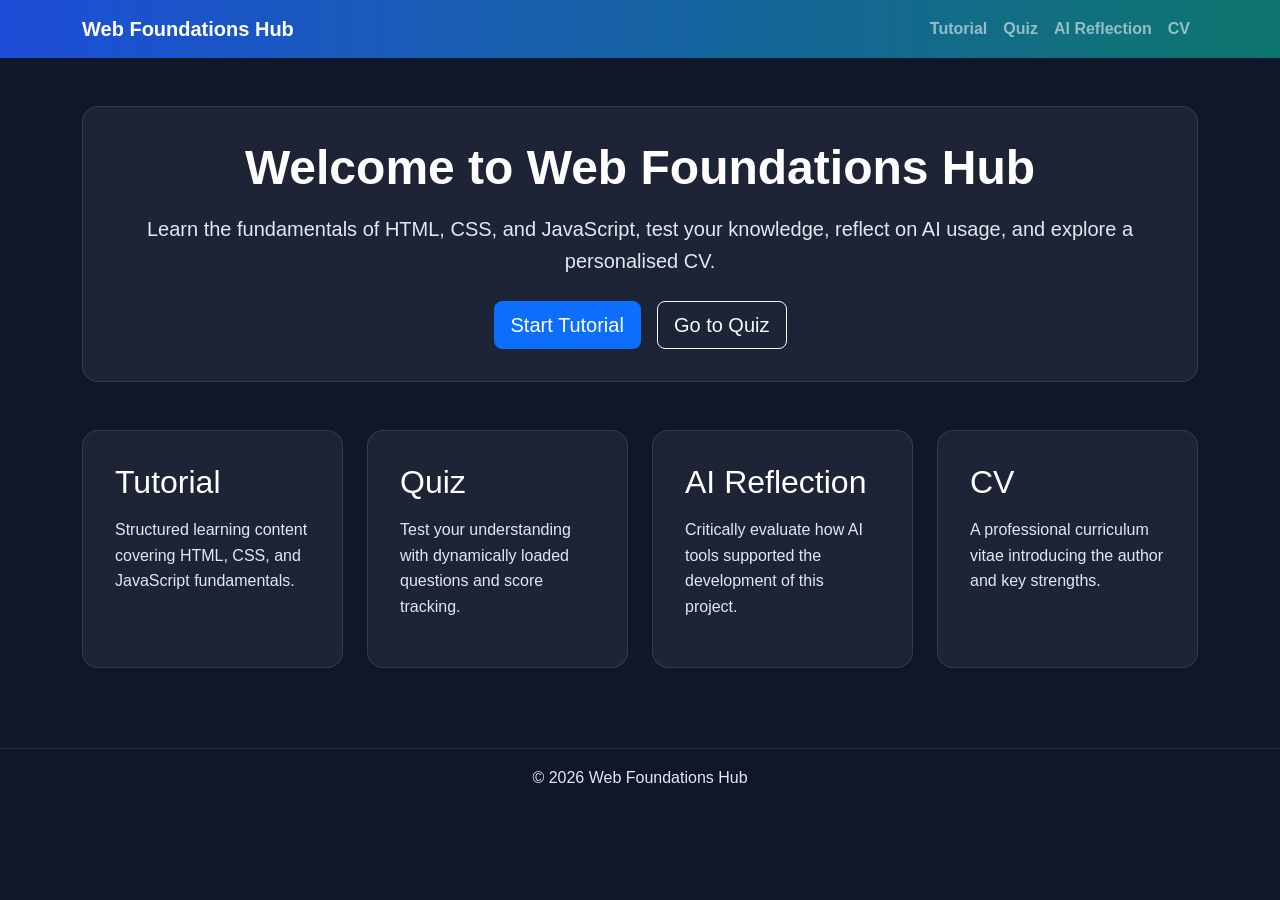
==== index.html @ d8eeae06 "Initial project structure with base pages" ====
<!DOCTYPE html>
<html lang="en">
<head>
  <meta charset="UTF-8">
  <meta name="viewport" content="width=device-width, initial-scale=1.0">
  <title>Web Foundations Hub</title>

  <!-- Bootstrap CDN -->
  <link
    href="https://cdn.jsdelivr.net/npm/bootstrap@5.3.3/dist/css/bootstrap.min.css"
    rel="stylesheet"
  >

  <!-- Custom CSS -->
  <link rel="stylesheet" href="css/styles.css">
</head>
<body>
  <header class="site-header">
    <nav class="navbar navbar-expand-lg navbar-dark custom-nav">
      <div class="container">
        <a class="navbar-brand" href="index.html">Web Foundations Hub</a>
        <button class="navbar-toggler" type="button" data-bs-toggle="collapse" data-bs-target="#mainNav">
          <span class="navbar-toggler-icon"></span>
        </button>

        <div class="collapse navbar-collapse" id="mainNav">
          <ul class="navbar-nav ms-auto">
            <li class="nav-item"><a class="nav-link" href="tutorial.html">Tutorial</a></li>
            <li class="nav-item"><a class="nav-link" href="quiz.html">Quiz</a></li>
            <li class="nav-item"><a class="nav-link" href="reflection.html">AI Reflection</a></li>
            <li class="nav-item"><a class="nav-link" href="cv.html">CV</a></li>
          </ul>
        </div>
      </div>
    </nav>
  </header>

  <main class="container py-5">
    <section class="hero-section text-center">
      <h1 class="display-5 fw-bold">Welcome to Web Foundations Hub</h1>
      <p class="lead mt-3">
        Learn the fundamentals of HTML, CSS, and JavaScript, test your knowledge,
        reflect on AI usage, and explore a personalised CV.
      </p>

      <div class="mt-4 d-flex justify-content-center gap-3 flex-wrap">
        <a href="tutorial.html" class="btn btn-primary btn-lg">Start Tutorial</a>
        <a href="quiz.html" class="btn btn-outline-light btn-lg">Go to Quiz</a>
      </div>
    </section>

    <section class="row g-4 mt-4">
      <div class="col-md-6 col-lg-3">
        <div class="feature-card h-100">
          <h2>Tutorial</h2>
          <p>Structured learning content covering HTML, CSS, and JavaScript fundamentals.</p>
        </div>
      </div>
      <div class="col-md-6 col-lg-3">
        <div class="feature-card h-100">
          <h2>Quiz</h2>
          <p>Test your understanding with dynamically loaded questions and score tracking.</p>
        </div>
      </div>
      <div class="col-md-6 col-lg-3">
        <div class="feature-card h-100">
          <h2>AI Reflection</h2>
          <p>Critically evaluate how AI tools supported the development of this project.</p>
        </div>
      </div>
      <div class="col-md-6 col-lg-3">
        <div class="feature-card h-100">
          <h2>CV</h2>
          <p>A professional curriculum vitae introducing the author and key strengths.</p>
        </div>
      </div>
    </section>
  </main>

  <footer class="site-footer text-center py-3">
    <p class="mb-0">&copy; 2026 Web Foundations Hub</p>
  </footer>

  <script src="https://cdn.jsdelivr.net/npm/bootstrap@5.3.3/dist/js/bootstrap.bundle.min.js"></script>
  <script src="js/main.js"></script>
</body>
</html>
---- css/styles.css ----
/* =========================
   Global Base Styles
========================= */

body {
  margin: 0;
  font-family: Arial, sans-serif;
  background-color: #0f172a;
  color: #e2e8f0;
  line-height: 1.6;
}

h1,
h2,
h3 {
  color: #ffffff;
}

a {
  text-decoration: none;
}

pre {
  background-color: #111827;
  color: #f8fafc;
  padding: 1rem;
  border-radius: 0.75rem;
  overflow-x: auto;
}

code {
  font-family: "Courier New", monospace;
}

/* =========================
   Navigation
========================= */

.custom-nav {
  background: linear-gradient(90deg, #1d4ed8, #0f766e);
}

.navbar-brand,
.nav-link {
  font-weight: 600;
}

/* =========================
   Layout Sections
========================= */

.hero-section,
.page-intro,
.content-card,
.feature-card {
  background: rgba(255, 255, 255, 0.06);
  border: 1px solid rgba(255, 255, 255, 0.1);
  border-radius: 1rem;
  padding: 2rem;
}

.feature-card h2,
.content-card h2 {
  margin-bottom: 1rem;
}

/* =========================
   Footer
========================= */

.site-footer {
  border-top: 1px solid rgba(255, 255, 255, 0.1);
  margin-top: 2rem;
}

/* =========================
   Images
========================= */

.profile-image {
  max-width: 220px;
  border-radius: 1rem;
  border: 3px solid rgba(255, 255, 255, 0.2);
}

/* =========================
   Utility
========================= */

.hidden {
  display: none;
}
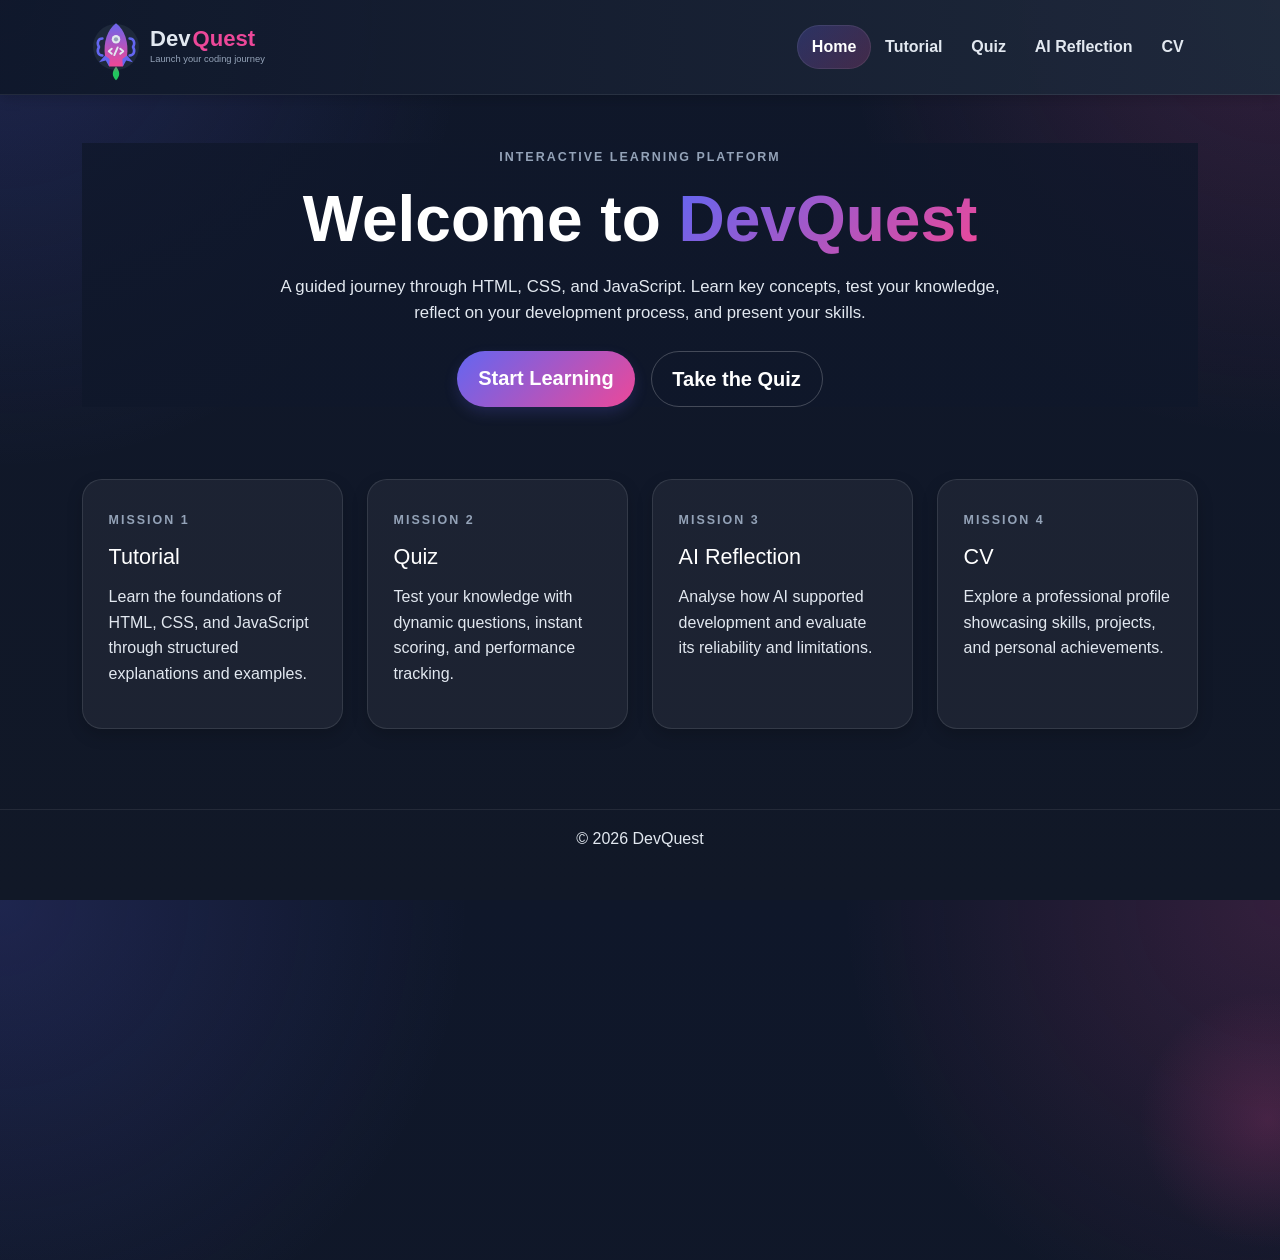
==== commit c9eb5f8b: "Build DevQuest site pages and topic quiz" ====
--- a/index.html
+++ b/index.html
@@ -3,7 +3,7 @@
 <head>
   <meta charset="UTF-8">
   <meta name="viewport" content="width=device-width, initial-scale=1.0">
-  <title>Web Foundations Hub</title>
+  <title>DevQuest | Web Learning Platform</title>
 
   <!-- Bootstrap CDN -->
   <link
@@ -12,76 +12,143 @@
   >
 
   <!-- Custom CSS -->
+  <link rel="icon" type="image/svg+xml" href="images/favicon-index.svg">
   <link rel="stylesheet" href="css/styles.css">
 </head>
-<body>
+<body class="home-page">
+
+  <!-- =========================
+       NAVBAR
+  ========================== -->
   <header class="site-header">
-    <nav class="navbar navbar-expand-lg navbar-dark custom-nav">
+    <nav class="navbar navbar-expand-lg navbar-dark custom-nav" aria-label="Main navigation">
       <div class="container">
-        <a class="navbar-brand" href="index.html">Web Foundations Hub</a>
-        <button class="navbar-toggler" type="button" data-bs-toggle="collapse" data-bs-target="#mainNav">
+        <a class="navbar-brand logo-link" href="index.html">
+          <img src="images/devquest-logo.svg" alt="DevQuest logo" class="devquest-logo">
+        </a>
+
+        <button
+          class="navbar-toggler"
+          type="button"
+          data-bs-toggle="collapse"
+          data-bs-target="#mainNav"
+          aria-controls="mainNav"
+          aria-expanded="false"
+          aria-label="Toggle navigation"
+        >
           <span class="navbar-toggler-icon"></span>
         </button>
 
         <div class="collapse navbar-collapse" id="mainNav">
           <ul class="navbar-nav ms-auto">
-            <li class="nav-item"><a class="nav-link" href="tutorial.html">Tutorial</a></li>
-            <li class="nav-item"><a class="nav-link" href="quiz.html">Quiz</a></li>
-            <li class="nav-item"><a class="nav-link" href="reflection.html">AI Reflection</a></li>
-            <li class="nav-item"><a class="nav-link" href="cv.html">CV</a></li>
+            <li class="nav-item">
+              <a class="nav-link active" href="index.html" aria-current="page">Home</a>
+            </li>
+            <li class="nav-item">
+              <a class="nav-link" href="tutorial.html">Tutorial</a>
+            </li>
+            <li class="nav-item">
+              <a class="nav-link" href="quiz.html">Quiz</a>
+            </li>
+            <li class="nav-item">
+              <a class="nav-link" href="reflection.html">AI Reflection</a>
+            </li>
+            <li class="nav-item">
+              <a class="nav-link" href="cv.html">CV</a>
+            </li>
           </ul>
         </div>
       </div>
     </nav>
   </header>
 
+  <!-- =========================
+       MAIN CONTENT
+  ========================== -->
   <main class="container py-5">
-    <section class="hero-section text-center">
-      <h1 class="display-5 fw-bold">Welcome to Web Foundations Hub</h1>
-      <p class="lead mt-3">
-        Learn the fundamentals of HTML, CSS, and JavaScript, test your knowledge,
-        reflect on AI usage, and explore a personalised CV.
+
+    <!-- HERO -->
+    <section class="hero-section text-center" aria-labelledby="home-title">
+      <div class="hero-badge">Interactive Learning Platform</div>
+
+      <h1 class="hero-title" id="home-title">
+        Welcome to <span class="accent-text">DevQuest</span>
+      </h1>
+
+      <p class="hero-subtitle">
+        A guided journey through HTML, CSS, and JavaScript. Learn key concepts,
+        test your knowledge, reflect on your development process, and present your skills.
       </p>
 
       <div class="mt-4 d-flex justify-content-center gap-3 flex-wrap">
-        <a href="tutorial.html" class="btn btn-primary btn-lg">Start Tutorial</a>
-        <a href="quiz.html" class="btn btn-outline-light btn-lg">Go to Quiz</a>
+        <a href="tutorial.html" class="btn btn-primary btn-lg">Start Learning</a>
+        <a href="quiz.html" class="btn btn-outline-light btn-lg">Take the Quiz</a>
       </div>
     </section>
 
-    <section class="row g-4 mt-4">
+    <!-- FEATURE / MISSION CARDS -->
+    <section class="row g-4 mt-5" aria-label="DevQuest sections">
+
+      <!-- Tutorial -->
       <div class="col-md-6 col-lg-3">
         <div class="feature-card h-100">
+          <div class="section-label">Mission 1</div>
           <h2>Tutorial</h2>
-          <p>Structured learning content covering HTML, CSS, and JavaScript fundamentals.</p>
+          <p>
+            Learn the foundations of HTML, CSS, and JavaScript through structured explanations and examples.
+          </p>
         </div>
       </div>
+
+      <!-- Quiz -->
       <div class="col-md-6 col-lg-3">
         <div class="feature-card h-100">
+          <div class="section-label">Mission 2</div>
           <h2>Quiz</h2>
-          <p>Test your understanding with dynamically loaded questions and score tracking.</p>
+          <p>
+            Test your knowledge with dynamic questions, instant scoring, and performance tracking.
+          </p>
         </div>
       </div>
+
+      <!-- AI Reflection -->
       <div class="col-md-6 col-lg-3">
         <div class="feature-card h-100">
+          <div class="section-label">Mission 3</div>
           <h2>AI Reflection</h2>
-          <p>Critically evaluate how AI tools supported the development of this project.</p>
+          <p>
+            Analyse how AI supported development and evaluate its reliability and limitations.
+          </p>
         </div>
       </div>
+
+      <!-- CV -->
       <div class="col-md-6 col-lg-3">
         <div class="feature-card h-100">
+          <div class="section-label">Mission 4</div>
           <h2>CV</h2>
-          <p>A professional curriculum vitae introducing the author and key strengths.</p>
+          <p>
+            Explore a professional profile showcasing skills, projects, and personal achievements.
+          </p>
         </div>
       </div>
+
     </section>
+
   </main>
 
+  <!-- =========================
+       FOOTER
+  ========================== -->
   <footer class="site-footer text-center py-3">
-    <p class="mb-0">&copy; 2026 Web Foundations Hub</p>
+    <p class="mb-0">&copy; 2026 DevQuest</p>
   </footer>
 
+  <!-- =========================
+       SCRIPTS
+  ========================== -->
   <script src="https://cdn.jsdelivr.net/npm/bootstrap@5.3.3/dist/js/bootstrap.bundle.min.js"></script>
   <script src="js/main.js"></script>
+
 </body>
-</html>+</html>
--- a/css/styles.css
+++ b/css/styles.css
@@ -1,92 +1,633 @@
 /* =========================
-   Global Base Styles
-========================= */
+   DEVQUEST DESIGN SYSTEM
+========================= */
+
+:root {
+  --bg-main: #0f172a;
+  --bg-surface: #1e293b;
+  --bg-surface-soft: rgba(255, 255, 255, 0.05);
+  --border-soft: rgba(255, 255, 255, 0.10);
+
+  --primary: #6366f1;
+  --secondary: #ec4899;
+  --success: #22c55e;
+  --danger: #ef4444;
+
+  --text-main: #e2e8f0;
+  --text-muted: #94a3b8;
+  --text-dark: #0f172a;
+
+  --shadow-soft: 0 6px 16px rgba(0, 0, 0, 0.18);
+  --shadow-glow: 0 0 0 1px rgba(99, 102, 241, 0.18);
+
+  --radius-lg: 1.25rem;
+  --radius-md: 0.9rem;
+  --radius-sm: 0.7rem;
+
+  --transition-fast: 0.25s ease;
+  --transition-med: 0.35s ease;
+}
+
+/* =========================
+   GLOBAL
+========================= */
+
+* {
+  box-sizing: border-box;
+}
+
+html {
+  scroll-behavior: smooth;
+}
 
 body {
   margin: 0;
-  font-family: Arial, sans-serif;
-  background-color: #0f172a;
-  color: #e2e8f0;
+  font-family: Arial, Helvetica, sans-serif;
+  background:
+    radial-gradient(circle at top left, rgba(99, 102, 241, 0.18), transparent 30%),
+    radial-gradient(circle at top right, rgba(236, 72, 153, 0.16), transparent 28%),
+    linear-gradient(180deg, #0f172a 0%, #111827 100%);
+  color: var(--text-main);
   line-height: 1.6;
+  min-height: 100vh;
 }
 
 h1,
 h2,
-h3 {
-  color: #ffffff;
+h3,
+h4 {
+  color: #ffffff;
+  margin-top: 0;
+  line-height: 1.2;
+}
+
+p,
+li {
+  color: var(--text-main);
 }
 
 a {
   text-decoration: none;
+  transition: color var(--transition-fast);
 }
 
 pre {
-  background-color: #111827;
+  background: #0b1120;
   color: #f8fafc;
-  padding: 1rem;
-  border-radius: 0.75rem;
+  padding: 1rem 1.1rem;
+  border-radius: var(--radius-md);
   overflow-x: auto;
+  border: 1px solid rgba(255, 255, 255, 0.08);
 }
 
 code {
   font-family: "Courier New", monospace;
 }
 
-/* =========================
-   Navigation
+ul {
+  padding-left: 1.25rem;
+}
+
+.hidden {
+  display: none;
+}
+
+/* =========================
+   NAVBAR
 ========================= */
 
 .custom-nav {
-  background: linear-gradient(90deg, #1d4ed8, #0f766e);
-}
-
-.navbar-brand,
+  background: linear-gradient(90deg, rgba(15, 23, 42, 0.95), rgba(30, 41, 59, 0.95));
+  border-bottom: 1px solid rgba(255, 255, 255, 0.08);
+  box-shadow: 0 4px 12px rgba(0, 0, 0, 0.16);
+}
+
+.navbar-brand {
+  font-weight: 800;
+  letter-spacing: 0.5px;
+  color: #ffffff !important;
+}
+
+.brand-mark {
+  background: linear-gradient(135deg, var(--primary), var(--secondary));
+  -webkit-background-clip: text;
+  background-clip: text;
+  color: transparent;
+}
+
+.logo-link {
+  display: inline-flex;
+  align-items: center;
+  text-decoration: none;
+}
+
+.devquest-logo {
+  height: 68px;
+  width: auto;
+  display: block;
+  transition: opacity var(--transition-fast);
+}
+
+.logo-link:hover .devquest-logo {
+  opacity: 0.92;
+}
+
 .nav-link {
+  color: var(--text-main) !important;
   font-weight: 600;
-}
-
-/* =========================
-   Layout Sections
-========================= */
-
-.hero-section,
-.page-intro,
+  padding: 0.6rem 0.9rem !important;
+  border-radius: 999px;
+  transition: all var(--transition-fast);
+}
+
+.nav-link:hover {
+  color: #ffffff !important;
+  background: rgba(255, 255, 255, 0.06);
+}
+
+.nav-link.active {
+  background: linear-gradient(135deg, rgba(99, 102, 241, 0.25), rgba(236, 72, 153, 0.20));
+  color: #ffffff !important;
+  box-shadow: inset 0 0 0 1px rgba(255, 255, 255, 0.08);
+}
+
+/* =========================
+   HERO / PAGE INTRO
+========================= */
+
+.hero-section {
+  background: linear-gradient(
+    rgba(15, 23, 42, 0.8),
+    rgba(15, 23, 42, 0.9)
+  ),
+  url("../images/your-image.png");
+
+  background-size: cover;
+  background-position: center;
+  background-repeat: no-repeat;
+}
+
+.hero-section::before {
+  content: "";
+  position: absolute;
+  inset: auto -10% -40% auto;
+  width: 280px;
+  height: 280px;
+  background: radial-gradient(circle, rgba(236, 72, 153, 0.18), transparent 65%);
+  pointer-events: none;
+}
+
+.hero-badge,
+.section-label {
+  display: inline-block;
+  font-size: 0.78rem;
+  font-weight: 700;
+  letter-spacing: 2px;
+  text-transform: uppercase;
+  color: var(--text-muted);
+  margin-bottom: 0.8rem;
+}
+
+.hero-title {
+  font-size: clamp(2.2rem, 5vw, 4rem);
+  font-weight: 800;
+  margin-bottom: 1rem;
+}
+
+.hero-subtitle {
+  max-width: 760px;
+  margin: 0 auto;
+  color: var(--text-main);
+  font-size: 1.05rem;
+}
+
+.page-intro {
+  background: rgba(255, 255, 255, 0.04);
+  border: 1px solid var(--border-soft);
+  border-radius: var(--radius-lg);
+  padding: 2rem;
+  box-shadow: var(--shadow-soft);
+}
+
+/* =========================
+   CARDS
+========================= */
+
 .content-card,
 .feature-card {
-  background: rgba(255, 255, 255, 0.06);
-  border: 1px solid rgba(255, 255, 255, 0.1);
-  border-radius: 1rem;
-  padding: 2rem;
+  background: var(--bg-surface-soft);
+  border: 1px solid var(--border-soft);
+  border-radius: var(--radius-lg);
+  padding: 1.6rem;
+  box-shadow: var(--shadow-soft);
+  transition: border-color var(--transition-fast);
+}
+
+.feature-card:hover,
+.content-card:hover {
+  border-color: var(--border-soft);
 }
 
 .feature-card h2,
 .content-card h2 {
-  margin-bottom: 1rem;
-}
-
-/* =========================
-   Footer
-========================= */
-
-.site-footer {
-  border-top: 1px solid rgba(255, 255, 255, 0.1);
-  margin-top: 2rem;
-}
-
-/* =========================
-   Images
+  margin-bottom: 0.9rem;
+  font-size: 1.35rem;
+  transition: color var(--transition-fast), text-shadow var(--transition-fast);
+}
+
+.page-intro h1,
+.page-intro .section-label,
+.content-card h2,
+.content-card .section-label,
+.feature-card h2,
+.feature-card .section-label {
+  transition: color var(--transition-fast), text-shadow var(--transition-fast);
+}
+
+.page-intro:hover h1,
+.page-intro:hover .section-label,
+.content-card:hover h2,
+.content-card:hover .section-label,
+.feature-card:hover h2,
+.feature-card:hover .section-label {
+  color: #ffffff;
+  text-shadow: 0 0 8px rgba(99, 102, 241, 0.45);
+}
+
+.feature-card p,
+.content-card p {
+  color: var(--text-main);
+}
+
+.card-muted {
+  color: var(--text-muted);
+}
+
+/* =========================
+   BUTTONS
+========================= */
+
+.btn {
+  border-radius: 999px;
+  font-weight: 700;
+  padding: 0.75rem 1.3rem;
+  transition: transform var(--transition-fast), box-shadow var(--transition-fast), background var(--transition-fast), border-color var(--transition-fast);
+}
+
+.btn:hover {
+  transform: translateY(-2px);
+}
+
+.btn-primary {
+  background: linear-gradient(135deg, var(--primary), var(--secondary));
+  border: none;
+  box-shadow: 0 6px 14px rgba(99, 102, 241, 0.18);
+}
+
+.btn-primary:hover,
+.btn-primary:focus {
+  background: linear-gradient(135deg, #5558ea, #e23a8c);
+  box-shadow: 0 8px 16px rgba(99, 102, 241, 0.2);
+}
+
+.btn-outline-light {
+  border: 1px solid rgba(255, 255, 255, 0.22);
+  color: #ffffff;
+  background: transparent;
+}
+
+.btn-outline-light:hover {
+  background: rgba(255, 255, 255, 0.08);
+  border-color: rgba(255, 255, 255, 0.4);
+  color: #ffffff;
+}
+
+.btn-success {
+  background: linear-gradient(135deg, #16a34a, var(--success));
+  border: none;
+}
+
+.btn-danger {
+  border: none;
+}
+
+/* =========================
+   SMALL UI HELPERS
+========================= */
+
+.accent-text {
+  background: linear-gradient(135deg, var(--primary), var(--secondary));
+  -webkit-background-clip: text;
+  background-clip: text;
+  color: transparent;
+}
+
+.status-pass {
+  color: var(--success);
+  font-weight: 700;
+}
+
+.status-fail {
+  color: var(--danger);
+  font-weight: 700;
+}
+
+.soft-divider {
+  border: 0;
+  border-top: 1px solid rgba(255, 255, 255, 0.08);
+  margin: 1.5rem 0;
+}
+
+/* =========================
+   CV IMAGE
 ========================= */
 
 .profile-image {
   max-width: 220px;
-  border-radius: 1rem;
-  border: 3px solid rgba(255, 255, 255, 0.2);
-}
-
-/* =========================
-   Utility
-========================= */
-
-.hidden {
+  width: 100%;
+  border-radius: 1.2rem;
+  border: 3px solid rgba(255, 255, 255, 0.16);
+  box-shadow: var(--shadow-soft);
+}
+
+/* =========================
+   FOOTER
+========================= */
+
+.site-footer {
+  border-top: 1px solid rgba(255, 255, 255, 0.08);
+  margin-top: 2rem;
+  color: var(--text-muted);
+}
+
+/* =========================
+   RESPONSIVE
+========================= */
+
+@media (max-width: 768px) {
+  .hero-section {
+    padding: 2.7rem 1.25rem;
+  }
+
+  .content-card,
+  .feature-card,
+  .page-intro {
+    padding: 1.25rem;
+  }
+}
+
+/* =========================
+   CV PAGE
+========================= */
+
+.cv-profile-image {
+  max-height: 260px;
+  object-fit: cover;
+  transition: transform var(--transition-fast), box-shadow var(--transition-fast);
+}
+
+.cv-profile-image:hover {
+  transform: translateY(-2px);
+  box-shadow: 0 8px 18px rgba(0, 0, 0, 0.2);
+}
+
+.cv-contact-grid {
+  display: grid;
+  grid-template-columns: repeat(2, minmax(180px, 1fr));
+  gap: 0.5rem 1rem;
+  margin-bottom: 1rem;
+}
+
+.cv-contact-grid p {
+  margin-bottom: 0;
+}
+
+.cv-item h3 {
+  font-size: 1.05rem;
+  margin-bottom: 0.6rem;
+  color: #ffffff;
+}
+
+.skill-block {
+  margin-bottom: 1.25rem;
+}
+
+.skill-header {
+  display: flex;
+  justify-content: space-between;
+  gap: 1rem;
+  margin-bottom: 0.45rem;
+  font-weight: 700;
+  color: #ffffff;
+}
+
+.skill-bar {
+  width: 100%;
+  height: 12px;
+  background: rgba(255, 255, 255, 0.08);
+  border-radius: 999px;
+  overflow: hidden;
+  border: 1px solid rgba(255, 255, 255, 0.06);
+}
+
+.skill-fill {
+  width: 0;
+  height: 100%;
+  border-radius: 999px;
+  background: linear-gradient(135deg, var(--primary), var(--secondary));
+  transition: width 1.2s ease;
+}
+
+.project-details {
+  background: rgba(255, 255, 255, 0.04);
+  border: 1px solid rgba(255, 255, 255, 0.08);
+  border-radius: var(--radius-md);
+  padding: 1rem 1.1rem;
+}
+
+.references-list li {
+  margin-bottom: 0.8rem;
+}
+
+.reveal-section {
+  opacity: 0;
+  transform: translateY(24px);
+  transition: opacity 0.7s ease, transform 0.7s ease;
+}
+
+.reveal-section.is-visible {
+  opacity: 1;
+  transform: translateY(0);
+}
+
+@media (max-width: 768px) {
+  .cv-contact-grid {
+    grid-template-columns: 1fr;
+  }
+}
+
+/* =========================
+   QUIZ PAGE
+========================= */
+
+.quiz-mode-grid {
+  display: flex;
+  flex-wrap: wrap;
+  gap: 0.75rem;
+}
+
+.quiz-mode-btn {
+  border: 1px solid rgba(255, 255, 255, 0.16);
+  border-radius: 999px;
+  background: rgba(255, 255, 255, 0.04);
+  color: var(--text-main);
+  font-weight: 700;
+  padding: 0.75rem 1.1rem;
+  transition: background var(--transition-fast), border-color var(--transition-fast), color var(--transition-fast);
+}
+
+.quiz-mode-btn:hover,
+.quiz-mode-btn.active {
+  background: linear-gradient(135deg, rgba(99, 102, 241, 0.32), rgba(236, 72, 153, 0.26));
+  border-color: rgba(255, 255, 255, 0.28);
+  color: #ffffff;
+}
+
+.current-mode,
+.quiz-status {
+  color: var(--text-muted);
+  font-weight: 700;
+}
+
+.quiz-status {
+  margin-bottom: 1rem;
+}
+
+.quiz-status-success,
+.quiz-status-info {
+  color: var(--text-main);
+}
+
+.quiz-status-warning {
+  color: #facc15;
+}
+
+.quiz-status-error {
+  color: var(--danger);
+}
+
+.quiz-question {
+  border: 1px solid rgba(255, 255, 255, 0.08);
+  border-radius: var(--radius-md);
+  margin-bottom: 1rem;
+  padding: 1rem;
+}
+
+.quiz-question legend {
+  color: #ffffff;
+  float: none;
+  font-size: 1rem;
+  font-weight: 700;
+  margin-bottom: 0.9rem;
+}
+
+.question-topic {
+  color: var(--text-muted);
+  display: inline-block;
+  font-size: 0.72rem;
+  letter-spacing: 1px;
+  margin-right: 0.4rem;
+}
+
+.quiz-options {
+  display: grid;
+  gap: 0.65rem;
+}
+
+.quiz-option {
+  align-items: flex-start;
+  background: rgba(255, 255, 255, 0.04);
+  border: 1px solid rgba(255, 255, 255, 0.08);
+  border-radius: var(--radius-sm);
+  color: var(--text-main);
+  cursor: pointer;
+  display: flex;
+  gap: 0.65rem;
+  padding: 0.75rem;
+  transition: background var(--transition-fast), border-color var(--transition-fast);
+}
+
+.quiz-option:hover {
+  background: rgba(255, 255, 255, 0.07);
+  border-color: rgba(99, 102, 241, 0.42);
+}
+
+.quiz-option:has(input:checked) {
+  background: linear-gradient(135deg, rgba(99, 102, 241, 0.22), rgba(236, 72, 153, 0.16));
+  border-color: rgba(236, 72, 153, 0.48);
+}
+
+.quiz-option input {
+  accent-color: var(--secondary);
+  flex: 0 0 auto;
+  margin-top: 0.3rem;
+}
+
+.quiz-validation-message {
+  color: var(--danger);
+  font-weight: 700;
+  margin-top: 0.85rem;
+}
+
+.question-warning {
+  color: var(--danger);
   display: none;
-}+  font-weight: 700;
+  margin: 0.75rem 0 0;
+}
+
+.question-unanswered {
+  border-color: rgba(239, 68, 68, 0.75);
+}
+
+.question-unanswered .question-warning {
+  display: block;
+}
+
+.quiz-actions {
+  display: flex;
+  flex-wrap: wrap;
+  gap: 0.75rem;
+}
+
+.attempt-list {
+  padding-left: 1.25rem;
+}
+
+.attempt-list li {
+  margin-bottom: 0.65rem;
+}
+
+.attempt-history {
+  max-height: 220px;
+  overflow-y: auto;
+  padding-right: 0.5rem;
+}
+
+.attempt-history::-webkit-scrollbar {
+  width: 10px;
+}
+
+.attempt-history::-webkit-scrollbar-track {
+  background: rgba(255, 255, 255, 0.05);
+  border-radius: 999px;
+}
+
+.attempt-history::-webkit-scrollbar-thumb {
+  background: linear-gradient(180deg, rgba(99, 102, 241, 0.7), rgba(236, 72, 153, 0.65));
+  border-radius: 999px;
+}
+
+.attempt-history::-webkit-scrollbar-thumb:hover {
+  background: linear-gradient(180deg, rgba(99, 102, 241, 0.9), rgba(236, 72, 153, 0.85));
+}
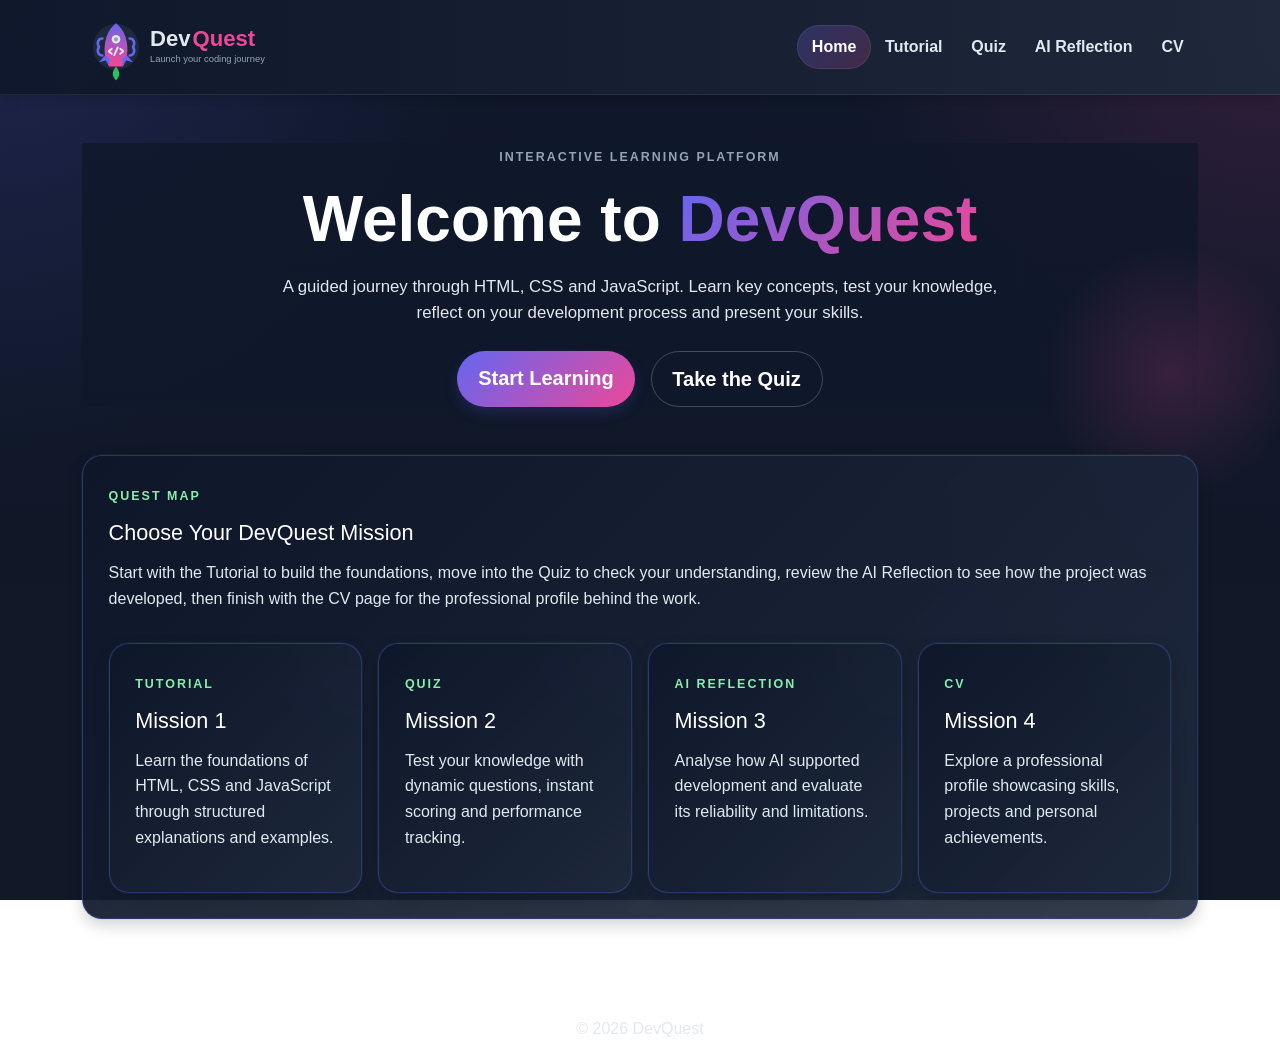
==== commit 58a65b9d: "Polish DevQuest content and comments" ====
--- a/index.html
+++ b/index.html
@@ -17,9 +17,7 @@
 </head>
 <body class="home-page">
 
-  <!-- =========================
-       NAVBAR
-  ========================== -->
+  <!-- NAVBAR -->
   <header class="site-header">
     <nav class="navbar navbar-expand-lg navbar-dark custom-nav" aria-label="Main navigation">
       <div class="container">
@@ -62,9 +60,7 @@
     </nav>
   </header>
 
-  <!-- =========================
-       MAIN CONTENT
-  ========================== -->
+  <!-- MAIN CONTENT -->
   <main class="container py-5">
 
     <!-- HERO -->
@@ -76,8 +72,8 @@
       </h1>
 
       <p class="hero-subtitle">
-        A guided journey through HTML, CSS, and JavaScript. Learn key concepts,
-        test your knowledge, reflect on your development process, and present your skills.
+        A guided journey through HTML, CSS and JavaScript. Learn key concepts,
+        test your knowledge, reflect on your development process and present your skills.
       </p>
 
       <div class="mt-4 d-flex justify-content-center gap-3 flex-wrap">
@@ -86,67 +82,63 @@
       </div>
     </section>
 
-    <!-- FEATURE / MISSION CARDS -->
-    <section class="row g-4 mt-5" aria-label="DevQuest sections">
-
-      <!-- Tutorial -->
-      <div class="col-md-6 col-lg-3">
-        <div class="feature-card h-100">
-          <div class="section-label">Mission 1</div>
-          <h2>Tutorial</h2>
-          <p>
-            Learn the foundations of HTML, CSS, and JavaScript through structured explanations and examples.
-          </p>
+    <!-- PAGE FLOW CARD -->
+    <section class="content-card mt-5" aria-labelledby="flow-title">
+      <div class="section-label">Quest Map</div>
+      <h2 id="flow-title">Choose Your DevQuest Mission</h2>
+      <p>
+        Start with the Tutorial to build the foundations, move into the Quiz to check your understanding,
+        review the AI Reflection to see how the project was developed, then finish with the CV page for the
+        professional profile behind the work.
+      </p>
+      <div class="row g-3 mt-2">
+        <div class="col-md-6 col-lg-3">
+          <a class="feature-card mission-card-link h-100" href="tutorial.html">
+            <div class="section-label">Tutorial</div>
+            <h2>Mission 1</h2>
+            <p>
+              Learn the foundations of HTML, CSS and JavaScript through structured explanations and examples.
+            </p>
+          </a>
+        </div>
+        <div class="col-md-6 col-lg-3">
+          <a class="feature-card mission-card-link h-100" href="quiz.html">
+            <div class="section-label">Quiz</div>
+            <h2>Mission 2</h2>
+            <p>
+              Test your knowledge with dynamic questions, instant scoring and performance tracking.
+            </p>
+          </a>
+        </div>
+        <div class="col-md-6 col-lg-3">
+          <a class="feature-card mission-card-link h-100" href="reflection.html">
+            <div class="section-label">AI Reflection</div>
+            <h2>Mission 3</h2>
+            <p>
+              Analyse how AI supported development and evaluate its reliability and limitations.
+            </p>
+          </a>
+        </div>
+        <div class="col-md-6 col-lg-3">
+          <a class="feature-card mission-card-link h-100" href="cv.html">
+            <div class="section-label">CV</div>
+            <h2>Mission 4</h2>
+            <p>
+              Explore a professional profile showcasing skills, projects and personal achievements.
+            </p>
+          </a>
         </div>
       </div>
-
-      <!-- Quiz -->
-      <div class="col-md-6 col-lg-3">
-        <div class="feature-card h-100">
-          <div class="section-label">Mission 2</div>
-          <h2>Quiz</h2>
-          <p>
-            Test your knowledge with dynamic questions, instant scoring, and performance tracking.
-          </p>
-        </div>
-      </div>
-
-      <!-- AI Reflection -->
-      <div class="col-md-6 col-lg-3">
-        <div class="feature-card h-100">
-          <div class="section-label">Mission 3</div>
-          <h2>AI Reflection</h2>
-          <p>
-            Analyse how AI supported development and evaluate its reliability and limitations.
-          </p>
-        </div>
-      </div>
-
-      <!-- CV -->
-      <div class="col-md-6 col-lg-3">
-        <div class="feature-card h-100">
-          <div class="section-label">Mission 4</div>
-          <h2>CV</h2>
-          <p>
-            Explore a professional profile showcasing skills, projects, and personal achievements.
-          </p>
-        </div>
-      </div>
-
     </section>
 
   </main>
 
-  <!-- =========================
-       FOOTER
-  ========================== -->
+  <!-- FOOTER -->
   <footer class="site-footer text-center py-3">
     <p class="mb-0">&copy; 2026 DevQuest</p>
   </footer>
 
-  <!-- =========================
-       SCRIPTS
-  ========================== -->
+  <!-- SCRIPTS -->
   <script src="https://cdn.jsdelivr.net/npm/bootstrap@5.3.3/dist/js/bootstrap.bundle.min.js"></script>
   <script src="js/main.js"></script>
 
--- a/css/styles.css
+++ b/css/styles.css
@@ -1,6 +1,4 @@
-/* =========================
-   DEVQUEST DESIGN SYSTEM
-========================= */
+/* DEVQUEST DESIGN SYSTEM */
 
 :root {
   --bg-main: #0f172a;
@@ -28,9 +26,7 @@
   --transition-med: 0.35s ease;
 }
 
-/* =========================
-   GLOBAL
-========================= */
+/* GLOBAL */
 
 * {
   box-sizing: border-box;
@@ -47,6 +43,9 @@
     radial-gradient(circle at top left, rgba(99, 102, 241, 0.18), transparent 30%),
     radial-gradient(circle at top right, rgba(236, 72, 153, 0.16), transparent 28%),
     linear-gradient(180deg, #0f172a 0%, #111827 100%);
+  /* Keeps the gradient consistent across pages with different document heights. */
+  background-attachment: fixed;
+  background-size: 100vw 100vh;
   color: var(--text-main);
   line-height: 1.6;
   min-height: 100vh;
@@ -81,7 +80,21 @@
 }
 
 code {
+  background: rgba(34, 197, 94, 0.12);
+  border: 1px solid rgba(34, 197, 94, 0.22);
+  border-radius: 0.35rem;
+  color: #86efac;
   font-family: "Courier New", monospace;
+  font-weight: 800;
+  padding: 0.08rem 0.28rem;
+}
+
+pre code {
+  background: transparent;
+  border: 0;
+  color: inherit;
+  font-weight: inherit;
+  padding: 0;
 }
 
 ul {
@@ -92,9 +105,7 @@
   display: none;
 }
 
-/* =========================
-   NAVBAR
-========================= */
+/* NAVBAR */
 
 .custom-nav {
   background: linear-gradient(90deg, rgba(15, 23, 42, 0.95), rgba(30, 41, 59, 0.95));
@@ -151,16 +162,13 @@
   box-shadow: inset 0 0 0 1px rgba(255, 255, 255, 0.08);
 }
 
-/* =========================
-   HERO / PAGE INTRO
-========================= */
+/* HERO / PAGE INTRO */
 
 .hero-section {
   background: linear-gradient(
     rgba(15, 23, 42, 0.8),
     rgba(15, 23, 42, 0.9)
-  ),
-  url("../images/your-image.png");
+  );
 
   background-size: cover;
   background-position: center;
@@ -188,6 +196,10 @@
   margin-bottom: 0.8rem;
 }
 
+.section-label {
+  color: #86efac;
+}
+
 .hero-title {
   font-size: clamp(2.2rem, 5vw, 4rem);
   font-weight: 800;
@@ -202,30 +214,39 @@
 }
 
 .page-intro {
-  background: rgba(255, 255, 255, 0.04);
-  border: 1px solid var(--border-soft);
+  background:
+    linear-gradient(135deg, rgba(15, 23, 42, 0.96), rgba(30, 41, 59, 0.9)),
+    radial-gradient(circle at top right, rgba(99, 102, 241, 0.18), transparent 32%);
+  border: 1px solid rgba(99, 102, 241, 0.32);
   border-radius: var(--radius-lg);
   padding: 2rem;
-  box-shadow: var(--shadow-soft);
-}
-
-/* =========================
-   CARDS
-========================= */
+  box-shadow: var(--shadow-soft), 0 0 0 1px rgba(34, 197, 94, 0.08);
+}
+
+/* CARDS */
 
 .content-card,
 .feature-card {
-  background: var(--bg-surface-soft);
-  border: 1px solid var(--border-soft);
+  background:
+    linear-gradient(135deg, rgba(15, 23, 42, 0.96), rgba(30, 41, 59, 0.9)),
+    radial-gradient(circle at top right, rgba(99, 102, 241, 0.18), transparent 32%);
+  border: 1px solid rgba(99, 102, 241, 0.32);
   border-radius: var(--radius-lg);
   padding: 1.6rem;
-  box-shadow: var(--shadow-soft);
-  transition: border-color var(--transition-fast);
-}
-
+  box-shadow: var(--shadow-soft), 0 0 0 1px rgba(34, 197, 94, 0.08);
+  transition: border-color var(--transition-fast), box-shadow var(--transition-fast), transform var(--transition-fast);
+}
+
+.page-intro {
+  transition: border-color var(--transition-fast), box-shadow var(--transition-fast), transform var(--transition-fast);
+}
+
+.page-intro:hover,
 .feature-card:hover,
 .content-card:hover {
-  border-color: var(--border-soft);
+  border-color: rgba(99, 102, 241, 0.42);
+  box-shadow: var(--shadow-soft), var(--shadow-glow);
+  transform: translateY(-2px);
 }
 
 .feature-card h2,
@@ -245,13 +266,17 @@
 }
 
 .page-intro:hover h1,
+.content-card:hover h2,
+.feature-card:hover h2 {
+  color: #ffffff;
+  text-shadow: 0 0 8px rgba(99, 102, 241, 0.45);
+}
+
 .page-intro:hover .section-label,
-.content-card:hover h2,
 .content-card:hover .section-label,
-.feature-card:hover h2,
 .feature-card:hover .section-label {
-  color: #ffffff;
-  text-shadow: 0 0 8px rgba(99, 102, 241, 0.45);
+  color: #86efac;
+  text-shadow: 0 0 12px rgba(34, 197, 94, 0.16);
 }
 
 .feature-card p,
@@ -263,9 +288,18 @@
   color: var(--text-muted);
 }
 
-/* =========================
-   BUTTONS
-========================= */
+.mission-card-link {
+  /* Allows an entire mission card to behave like a link without changing its card styling. */
+  display: block;
+  text-decoration: none;
+}
+
+.mission-card-link:focus-visible {
+  outline: 2px solid rgba(34, 197, 94, 0.78);
+  outline-offset: 4px;
+}
+
+/* BUTTONS */
 
 .btn {
   border-radius: 999px;
@@ -311,9 +345,7 @@
   border: none;
 }
 
-/* =========================
-   SMALL UI HELPERS
-========================= */
+/* SMALL UI HELPERS */
 
 .accent-text {
   background: linear-gradient(135deg, var(--primary), var(--secondary));
@@ -338,9 +370,7 @@
   margin: 1.5rem 0;
 }
 
-/* =========================
-   CV IMAGE
-========================= */
+/* CV IMAGE */
 
 .profile-image {
   max-width: 220px;
@@ -350,9 +380,7 @@
   box-shadow: var(--shadow-soft);
 }
 
-/* =========================
-   FOOTER
-========================= */
+/* FOOTER */
 
 .site-footer {
   border-top: 1px solid rgba(255, 255, 255, 0.08);
@@ -360,9 +388,7 @@
   color: var(--text-muted);
 }
 
-/* =========================
-   RESPONSIVE
-========================= */
+/* RESPONSIVE */
 
 @media (max-width: 768px) {
   .hero-section {
@@ -376,9 +402,639 @@
   }
 }
 
-/* =========================
-   CV PAGE
-========================= */
+/* TUTORIAL PAGE */
+
+.tutorial-hero {
+  position: relative;
+}
+
+.tutorial-pill-row {
+  display: flex;
+  flex-wrap: wrap;
+  gap: 0.65rem;
+}
+
+.tutorial-pill {
+  background: rgba(15, 23, 42, 0.72);
+  border: 1px solid rgba(99, 102, 241, 0.32);
+  border-radius: 999px;
+  color: #ffffff;
+  font-weight: 800;
+  padding: 0.45rem 0.85rem;
+}
+
+.tutorial-layout {
+  align-items: start;
+  display: grid;
+  gap: 1.5rem;
+  grid-template-columns: minmax(170px, 220px) minmax(0, 1fr);
+}
+
+.tutorial-content-flow {
+  min-width: 0;
+}
+
+.topic-nav {
+  background: rgba(15, 23, 42, 0.94);
+  border: 1px solid rgba(255, 255, 255, 0.1);
+  border-radius: var(--radius-md);
+  box-shadow: var(--shadow-soft);
+  display: flex;
+  flex-direction: column;
+  gap: 0.6rem;
+  padding: 0.75rem;
+  position: sticky;
+  top: 1rem;
+  z-index: 30;
+}
+
+.topic-nav-title {
+  color: var(--text-muted);
+  font-size: 0.72rem;
+  font-weight: 800;
+  letter-spacing: 1.5px;
+  padding: 0.2rem 0.25rem 0.35rem;
+  text-transform: uppercase;
+}
+
+.topic-link {
+  background: rgba(255, 255, 255, 0.05);
+  border: 1px solid rgba(255, 255, 255, 0.12);
+  border-radius: var(--radius-sm);
+  color: var(--text-main);
+  font-weight: 800;
+  padding: 0.75rem 0.85rem;
+  transition: background var(--transition-fast), border-color var(--transition-fast), color var(--transition-fast), transform var(--transition-fast);
+}
+
+.topic-link:hover,
+.topic-link:focus {
+  background: rgba(99, 102, 241, 0.18);
+  border-color: rgba(99, 102, 241, 0.52);
+  color: #ffffff;
+  transform: translateY(-2px);
+}
+
+.tutorial-module,
+.tutorial-demo,
+.tutorial-cta {
+  background:
+    linear-gradient(135deg, rgba(15, 23, 42, 0.96), rgba(30, 41, 59, 0.9)),
+    radial-gradient(circle at top right, rgba(99, 102, 241, 0.18), transparent 32%);
+  border: 1px solid rgba(99, 102, 241, 0.32);
+  border-radius: var(--radius-lg);
+  box-shadow: var(--shadow-soft), 0 0 0 1px rgba(34, 197, 94, 0.08);
+  padding: 2rem;
+  transition: border-color var(--transition-fast), box-shadow var(--transition-fast), transform var(--transition-fast);
+}
+
+.tutorial-module {
+  margin-top: 0;
+}
+
+.tutorial-module + .tutorial-module {
+  margin-top: 3rem;
+}
+
+.tutorial-demo,
+.tutorial-cta {
+  margin-top: 3.5rem;
+}
+
+.tutorial-module:hover,
+.tutorial-demo:hover,
+.tutorial-cta:hover {
+  border-color: rgba(99, 102, 241, 0.42);
+  box-shadow: var(--shadow-soft), var(--shadow-glow);
+  transform: translateY(-2px);
+}
+
+.tutorial-module h2,
+.tutorial-demo h2,
+.tutorial-cta h2 {
+  font-size: clamp(1.65rem, 3vw, 2.25rem);
+  margin-bottom: 0.75rem;
+  transition: color var(--transition-fast), text-shadow var(--transition-fast);
+}
+
+.tutorial-module:hover h2,
+.tutorial-demo:hover h2,
+.tutorial-cta:hover h2 {
+  color: #ffffff;
+  text-shadow: 0 0 8px rgba(99, 102, 241, 0.45);
+}
+
+.tutorial-module:hover .section-label,
+.tutorial-demo:hover .section-label,
+.tutorial-cta:hover .section-label {
+  color: #86efac;
+  text-shadow: 0 0 12px rgba(34, 197, 94, 0.16);
+}
+
+.tutorial-lede {
+  max-width: 900px;
+}
+
+.tutorial-section-head {
+  border-bottom: 1px solid rgba(255, 255, 255, 0.08);
+  margin-bottom: 1.5rem;
+  padding-bottom: 1.15rem;
+}
+
+.concept-grid {
+  display: grid;
+  gap: 1.1rem;
+  grid-template-columns: repeat(3, minmax(0, 1fr));
+  margin: 1.5rem 0;
+}
+
+.concept-card {
+  background: rgba(15, 23, 42, 0.68);
+  border: 1px solid rgba(148, 163, 184, 0.18);
+  border-radius: var(--radius-md);
+  padding: 1rem;
+  transition: border-color var(--transition-fast), transform var(--transition-fast), box-shadow var(--transition-fast);
+}
+
+.concept-card:hover {
+  border-color: rgba(99, 102, 241, 0.52);
+  box-shadow: 0 8px 18px rgba(0, 0, 0, 0.18);
+  transform: translateY(-2px);
+}
+
+.concept-card h3,
+.why-panel h3 {
+  color: #ffffff;
+  font-size: 1rem;
+  margin-bottom: 0.55rem;
+}
+
+.concept-card p,
+.why-panel p {
+  color: var(--text-main);
+  margin-bottom: 0;
+}
+
+.module-focus {
+  background: rgba(255, 255, 255, 0.035);
+  border: 1px solid rgba(148, 163, 184, 0.18);
+  border-radius: var(--radius-md);
+  margin-top: 1.5rem;
+  padding: 1rem;
+}
+
+.module-focus h3 {
+  color: #ffffff;
+  font-size: 1rem;
+  margin-bottom: 0.6rem;
+}
+
+.module-focus ul {
+  margin-bottom: 0;
+}
+
+.module-focus li {
+  color: var(--text-main);
+  margin-bottom: 0.4rem;
+}
+
+.module-focus li:last-child {
+  margin-bottom: 0;
+}
+
+.why-panel {
+  background: rgba(34, 197, 94, 0.08);
+  border: 1px solid rgba(34, 197, 94, 0.22);
+  border-radius: var(--radius-md);
+  margin: 1.5rem 0 0;
+  padding: 1rem;
+}
+
+.code-example {
+  border: 1px solid rgba(99, 102, 241, 0.26);
+  border-radius: var(--radius-md);
+  margin-top: 1.5rem;
+  overflow: hidden;
+}
+
+.code-heading {
+  background: rgba(15, 23, 42, 0.92);
+  border-bottom: 1px solid rgba(255, 255, 255, 0.08);
+  color: #ffffff;
+  font-family: "Courier New", monospace;
+  font-weight: 800;
+  padding: 0.75rem 1rem;
+}
+
+.code-example pre {
+  border: 0;
+  border-radius: 0;
+  margin: 0;
+}
+
+.demo-surface {
+  background: rgba(15, 23, 42, 0.72);
+  border: 1px solid rgba(99, 102, 241, 0.26);
+  border-radius: var(--radius-md);
+  display: grid;
+  gap: 1.4rem;
+  margin-top: 1.5rem;
+  padding: 1.25rem;
+}
+
+.demo-learning-flow {
+  display: grid;
+  gap: 1.25rem;
+}
+
+.demo-card-grid {
+  align-items: stretch;
+  display: grid;
+  gap: 1.15rem;
+  grid-template-columns: repeat(2, minmax(0, 1fr));
+}
+
+.demo-context-card,
+.lab-card {
+  background: rgba(15, 23, 42, 0.74);
+  border: 1px solid rgba(148, 163, 184, 0.18);
+  border-radius: var(--radius-md);
+  padding: 1rem;
+}
+
+.demo-context-card h3,
+.lab-card h3 {
+  color: #ffffff;
+  font-size: 1.05rem;
+  margin-bottom: 0.65rem;
+}
+
+.lab-card {
+  align-content: start;
+  display: grid;
+  gap: 0.75rem;
+}
+
+.lab-card-primary {
+  border-color: rgba(99, 102, 241, 0.34);
+}
+
+.lab-card-label {
+  color: var(--text-muted);
+  font-size: 0.7rem;
+  font-weight: 800;
+  letter-spacing: 1.4px;
+  text-transform: uppercase;
+}
+
+.lab-output,
+.css-demo-card {
+  background: rgba(255, 255, 255, 0.05);
+  border: 1px solid rgba(255, 255, 255, 0.1);
+  border-radius: var(--radius-sm);
+  color: #ffffff;
+  margin-bottom: 0;
+  padding: 0.9rem 1rem;
+  transition: background var(--transition-fast), border-color var(--transition-fast), box-shadow var(--transition-fast), padding var(--transition-fast);
+}
+
+.lab-output {
+  font-family: "Courier New", monospace;
+}
+
+.lab-note {
+  color: var(--text-muted);
+  margin-bottom: 0;
+}
+
+.css-demo-card {
+  display: grid;
+  gap: 0.35rem;
+}
+
+.css-demo-card span {
+  color: var(--text-muted);
+}
+
+.css-demo-code {
+  border-color: rgba(255, 255, 255, 0.08);
+  border-radius: var(--radius-sm);
+  font-size: 0.86rem;
+  margin: 0;
+  padding: 0.85rem;
+}
+
+.css-demo-spacious {
+  padding: 1.25rem 1.35rem;
+}
+
+.css-demo-accent {
+  background: rgba(99, 102, 241, 0.16);
+  border-color: rgba(236, 72, 153, 0.52);
+  box-shadow: 0 0 18px rgba(236, 72, 153, 0.16);
+}
+
+.css-demo-compact {
+  padding: 0.65rem 0.75rem;
+}
+
+.css-demo-contrast {
+  background: #f8fafc;
+  border-color: #22c55e;
+  color: #0f172a;
+}
+
+.css-demo-contrast span,
+.css-demo-contrast strong {
+  color: #0f172a;
+}
+
+.js-state-label {
+  background: rgba(255, 255, 255, 0.05);
+  border: 1px solid rgba(255, 255, 255, 0.1);
+  border-radius: 999px;
+  color: var(--text-muted);
+  font-size: 0.8rem;
+  font-weight: 800;
+  justify-self: start;
+  padding: 0.35rem 0.75rem;
+  transition: background var(--transition-fast), border-color var(--transition-fast), color var(--transition-fast);
+}
+
+.js-state-active {
+  background: rgba(34, 197, 94, 0.12);
+  border-color: rgba(34, 197, 94, 0.48);
+  color: #ffffff;
+}
+
+.demo-output {
+  background: rgba(255, 255, 255, 0.05);
+  border: 1px solid rgba(255, 255, 255, 0.1);
+  border-radius: var(--radius-sm);
+  color: #ffffff;
+  font-family: "Courier New", monospace;
+  margin-bottom: 0;
+  padding: 0.9rem 1rem;
+  transition: border-color var(--transition-fast), box-shadow var(--transition-fast);
+}
+
+.demo-output.demo-active {
+  border-color: rgba(34, 197, 94, 0.55);
+  box-shadow: 0 0 16px rgba(34, 197, 94, 0.14);
+}
+
+.quiz-checkpoint {
+  background: rgba(236, 72, 153, 0.08);
+  border: 1px solid rgba(236, 72, 153, 0.24);
+  border-radius: var(--radius-md);
+  margin: 1.5rem 0 0;
+  padding: 1rem;
+}
+
+.quiz-checkpoint h3 {
+  color: #ffffff;
+  font-size: 1rem;
+  margin-bottom: 0.55rem;
+}
+
+.quiz-checkpoint p {
+  color: var(--text-main);
+  margin-bottom: 0;
+}
+
+.structure-options {
+  background: rgba(34, 197, 94, 0.07);
+  border: 1px solid rgba(34, 197, 94, 0.22);
+  border-radius: var(--radius-md);
+  margin: 1rem 0 0;
+  padding: 1rem;
+}
+
+.structure-options h3 {
+  color: #ffffff;
+  font-size: 1rem;
+  margin-bottom: 0.8rem;
+}
+
+.structure-grid {
+  display: grid;
+  gap: 0.75rem;
+  grid-template-columns: repeat(3, minmax(0, 1fr));
+}
+
+.structure-grid div {
+  background: rgba(15, 23, 42, 0.65);
+  border: 1px solid rgba(148, 163, 184, 0.16);
+  border-radius: var(--radius-sm);
+  padding: 0.85rem;
+}
+
+.structure-grid strong {
+  color: #ffffff;
+  display: block;
+  margin-bottom: 0.35rem;
+}
+
+.structure-grid p {
+  color: var(--text-main);
+  margin-bottom: 0;
+}
+
+.code-playground-card {
+  border-color: rgba(34, 197, 94, 0.34);
+  margin-top: 0.35rem;
+  padding: 1.25rem;
+}
+
+.code-playground-grid {
+  display: grid;
+  gap: 0.85rem;
+  grid-template-columns: repeat(3, minmax(0, 1fr));
+}
+
+.code-editor-panel {
+  display: grid;
+  gap: 0.45rem;
+  margin-bottom: 0;
+}
+
+.code-editor-panel span {
+  color: #ffffff;
+  font-family: "Courier New", monospace;
+  font-size: 0.86rem;
+  font-weight: 800;
+}
+
+.code-editor-panel textarea {
+  background: rgba(2, 6, 23, 0.9);
+  border: 1px solid rgba(148, 163, 184, 0.3);
+  border-radius: var(--radius-sm);
+  color: #e2e8f0;
+  font-family: "Courier New", monospace;
+  font-size: 0.86rem;
+  min-height: 230px;
+  padding: 0.85rem;
+  resize: vertical;
+  transition: border-color var(--transition-fast), box-shadow var(--transition-fast);
+  width: 100%;
+}
+
+.code-editor-panel textarea:focus {
+  border-color: rgba(34, 197, 94, 0.7);
+  box-shadow: 0 0 0 0.2rem rgba(34, 197, 94, 0.12);
+  outline: none;
+}
+
+.code-playground-actions {
+  align-items: center;
+  display: flex;
+  flex-wrap: wrap;
+  gap: 0.75rem;
+}
+
+.playground-status {
+  color: var(--text-muted);
+  font-size: 0.9rem;
+}
+
+.code-playground-frame {
+  background: #ffffff;
+  border: 1px solid rgba(34, 197, 94, 0.35);
+  border-radius: var(--radius-sm);
+  min-height: 280px;
+  width: 100%;
+}
+
+.tutorial-cta {
+  border-color: rgba(236, 72, 153, 0.32);
+  padding: 2.5rem 2rem;
+}
+
+.tutorial-cta p {
+  max-width: 680px;
+  margin: 0 auto 1.5rem;
+}
+
+.tutorial-cta-button {
+  font-size: 1.08rem;
+  min-width: 220px;
+  padding: 0.95rem 1.8rem;
+  box-shadow: 0 10px 24px rgba(236, 72, 153, 0.22);
+}
+
+@media (max-width: 992px) {
+  .tutorial-layout {
+    grid-template-columns: 1fr;
+  }
+
+  .demo-card-grid {
+    grid-template-columns: 1fr;
+  }
+
+  .topic-nav {
+    flex-direction: row;
+    flex-wrap: wrap;
+    position: static;
+  }
+
+  .topic-nav-title {
+    flex-basis: 100%;
+  }
+
+  .concept-grid {
+    grid-template-columns: repeat(2, minmax(0, 1fr));
+  }
+
+  .code-playground-grid {
+    grid-template-columns: 1fr;
+  }
+
+  .structure-grid {
+    grid-template-columns: 1fr;
+  }
+}
+
+@media (max-width: 640px) {
+  .topic-nav {
+    flex-direction: column;
+  }
+
+  .concept-grid {
+    grid-template-columns: 1fr;
+  }
+
+  .tutorial-module,
+  .tutorial-demo,
+  .tutorial-cta {
+    padding: 1.25rem;
+  }
+
+  .code-editor-panel textarea {
+    min-height: 190px;
+  }
+}
+
+/* REFLECTION PAGE */
+
+.reflection-page .page-intro,
+.reflection-page .content-card {
+  background:
+    linear-gradient(135deg, rgba(15, 23, 42, 0.96), rgba(30, 41, 59, 0.9)),
+    radial-gradient(circle at top right, rgba(99, 102, 241, 0.18), transparent 32%);
+  border: 1px solid rgba(99, 102, 241, 0.32);
+  box-shadow: var(--shadow-soft), 0 0 0 1px rgba(34, 197, 94, 0.08);
+}
+
+.reflection-page .page-intro h1,
+.reflection-page .content-card h2 {
+  color: #ffffff;
+}
+
+.reflection-page .section-label {
+  color: #86efac;
+  text-shadow: 0 0 12px rgba(34, 197, 94, 0.16);
+}
+
+.reflection-page .lead,
+.reflection-page .content-card p {
+  color: #dbeafe;
+}
+
+.reflection-page strong {
+  color: #f8fafc;
+}
+
+.reflection-entry {
+  background: rgba(2, 6, 23, 0.36);
+  border: 1px solid rgba(34, 197, 94, 0.16);
+  border-radius: var(--radius-md);
+  padding: 1rem;
+}
+
+.reflection-entry h3 {
+  color: #ffffff;
+  font-size: 1.08rem;
+  margin-bottom: 0.85rem;
+}
+
+.reflection-page .soft-divider {
+  border-top-color: rgba(99, 102, 241, 0.28);
+}
+
+.reflection-page pre {
+  background: rgba(2, 6, 23, 0.88);
+  border-color: rgba(34, 197, 94, 0.28);
+  margin-bottom: 1rem;
+}
+
+/* CV PAGE */
+
+.cv-profile-frame {
+  /* Holds either the uploaded photo or the name fallback in the same visual space. */
+  display: inline-grid;
+  place-items: center;
+  width: 100%;
+}
 
 .cv-profile-image {
   max-height: 260px;
@@ -389,6 +1045,26 @@
 .cv-profile-image:hover {
   transform: translateY(-2px);
   box-shadow: 0 8px 18px rgba(0, 0, 0, 0.2);
+}
+
+.cv-profile-fallback {
+  align-items: center;
+  aspect-ratio: 1;
+  background: rgba(15, 23, 42, 0.84);
+  border: 2px solid rgba(34, 197, 94, 0.34);
+  border-radius: 1.2rem;
+  color: #ffffff;
+  display: flex;
+  font-weight: 800;
+  justify-content: center;
+  max-width: 220px;
+  padding: 1rem;
+  text-align: center;
+  width: 100%;
+}
+
+.cv-profile-fallback[hidden] {
+  display: none;
 }
 
 .cv-contact-grid {
@@ -400,6 +1076,7 @@
 
 .cv-contact-grid p {
   margin-bottom: 0;
+  overflow-wrap: anywhere;
 }
 
 .cv-item h3 {
@@ -432,10 +1109,22 @@
 
 .skill-fill {
   width: 0;
+  /* Caps playful values like 110% so the bar never spills outside the track. */
+  max-width: 100%;
   height: 100%;
   border-radius: 999px;
   background: linear-gradient(135deg, var(--primary), var(--secondary));
   transition: width 1.2s ease;
+}
+
+.skill-fill-overdrive {
+  /* Special treatment for the "Passion for Learning" 110% skill. */
+  background: linear-gradient(90deg, var(--primary), var(--secondary), var(--success));
+  box-shadow: 0 0 14px rgba(34, 197, 94, 0.18);
+}
+
+.skill-block-overdrive .skill-header span:last-child {
+  color: #86efac;
 }
 
 .project-details {
@@ -466,9 +1155,7 @@
   }
 }
 
-/* =========================
-   QUIZ PAGE
-========================= */
+/* QUIZ PAGE */
 
 .quiz-mode-grid {
   display: flex;
@@ -516,6 +1203,71 @@
   color: var(--danger);
 }
 
+.quiz-progress-wrap {
+  position: sticky;
+  top: 1rem;
+  z-index: 20;
+  margin-bottom: 1rem;
+}
+
+.quiz-progress-card {
+  background: rgba(15, 23, 42, 0.94);
+  border: 1px solid rgba(99, 102, 241, 0.32);
+  border-radius: var(--radius-md);
+  box-shadow: 0 10px 24px rgba(0, 0, 0, 0.24);
+  padding: 0.85rem 1rem;
+  transition: background var(--transition-med), border-color var(--transition-med), box-shadow var(--transition-med);
+}
+
+.quiz-progress-meta {
+  align-items: center;
+  display: flex;
+  gap: 1rem;
+  justify-content: space-between;
+  margin-bottom: 0.65rem;
+}
+
+.quiz-progress-label,
+.quiz-progress-count {
+  color: #ffffff;
+  font-weight: 800;
+}
+
+.quiz-progress-label {
+  letter-spacing: 0;
+}
+
+.quiz-progress-count {
+  color: var(--text-muted);
+  font-family: "Courier New", monospace;
+}
+
+.progress-shell {
+  background: rgba(148, 163, 184, 0.22);
+  border: 1px solid rgba(255, 255, 255, 0.08);
+  border-radius: 999px;
+  height: 0.75rem;
+  overflow: hidden;
+}
+
+#progressFill {
+  background: linear-gradient(90deg, var(--primary), var(--secondary), var(--success));
+  border-radius: inherit;
+  height: 100%;
+  width: 0;
+  transition: width var(--transition-med), background var(--transition-med), opacity var(--transition-med);
+}
+
+.progress-idle {
+  border-color: rgba(148, 163, 184, 0.24);
+  box-shadow: 0 8px 18px rgba(0, 0, 0, 0.18);
+}
+
+.progress-idle #progressFill {
+  background: rgba(148, 163, 184, 0.55);
+  opacity: 0.72;
+}
+
 .quiz-question {
   border: 1px solid rgba(255, 255, 255, 0.08);
   border-radius: var(--radius-md);
@@ -545,32 +1297,95 @@
 }
 
 .quiz-option {
-  align-items: flex-start;
-  background: rgba(255, 255, 255, 0.04);
-  border: 1px solid rgba(255, 255, 255, 0.08);
+  align-items: center;
+  background: linear-gradient(135deg, rgba(15, 23, 42, 0.86), rgba(30, 41, 59, 0.78));
+  border: 1px solid rgba(148, 163, 184, 0.18);
   border-radius: var(--radius-sm);
   color: var(--text-main);
   cursor: pointer;
   display: flex;
-  gap: 0.65rem;
-  padding: 0.75rem;
-  transition: background var(--transition-fast), border-color var(--transition-fast);
+  gap: 0.75rem;
+  min-height: 3.25rem;
+  padding: 0.8rem 0.9rem;
+  position: relative;
+  transition: background var(--transition-fast), border-color var(--transition-fast), box-shadow var(--transition-fast), color var(--transition-fast);
 }
 
 .quiz-option:hover {
-  background: rgba(255, 255, 255, 0.07);
-  border-color: rgba(99, 102, 241, 0.42);
+  background: linear-gradient(135deg, rgba(99, 102, 241, 0.16), rgba(30, 41, 59, 0.9));
+  border-color: rgba(99, 102, 241, 0.56);
+  box-shadow: 0 0 0 1px rgba(99, 102, 241, 0.16), 0 8px 18px rgba(0, 0, 0, 0.18);
 }
 
 .quiz-option:has(input:checked) {
-  background: linear-gradient(135deg, rgba(99, 102, 241, 0.22), rgba(236, 72, 153, 0.16));
-  border-color: rgba(236, 72, 153, 0.48);
-}
-
-.quiz-option input {
-  accent-color: var(--secondary);
+  background: linear-gradient(135deg, rgba(99, 102, 241, 0.34), rgba(236, 72, 153, 0.22));
+  border-color: rgba(236, 72, 153, 0.68);
+  box-shadow: 0 0 0 1px rgba(236, 72, 153, 0.18), 0 0 18px rgba(99, 102, 241, 0.2);
+}
+
+.quiz-input {
+  opacity: 0;
+  pointer-events: none;
+  position: absolute;
+}
+
+.quiz-code-badge {
+  align-items: center;
+  background: rgba(15, 23, 42, 0.9);
+  border: 1px solid rgba(99, 102, 241, 0.36);
+  border-radius: 0.45rem;
+  color: #c4b5fd;
+  display: inline-flex;
   flex: 0 0 auto;
-  margin-top: 0.3rem;
+  font-family: "Courier New", monospace;
+  font-size: 0.84rem;
+  font-weight: 800;
+  justify-content: center;
+  min-height: 2rem;
+  min-width: 2.45rem;
+  transition: background var(--transition-fast), border-color var(--transition-fast), color var(--transition-fast);
+}
+
+.quiz-option:hover .quiz-code-badge,
+.quiz-option:has(input:checked) .quiz-code-badge {
+  background: rgba(15, 23, 42, 1);
+  border-color: rgba(236, 72, 153, 0.72);
+  color: #ffffff;
+}
+
+.quiz-option:has(.quiz-input:focus-visible) {
+  outline: 2px solid rgba(34, 197, 94, 0.78);
+  outline-offset: 3px;
+}
+
+.quiz-option-text {
+  flex: 1 1 auto;
+}
+
+.quiz-option.quiz-option-correct,
+.quiz-option.quiz-option-correct:has(input:checked) {
+  background: linear-gradient(135deg, rgba(34, 197, 94, 0.22), rgba(15, 23, 42, 0.88));
+  border-color: rgba(34, 197, 94, 0.72);
+  box-shadow: 0 0 0 1px rgba(34, 197, 94, 0.2), 0 0 16px rgba(34, 197, 94, 0.16);
+}
+
+.quiz-option.quiz-option-wrong,
+.quiz-option.quiz-option-wrong:has(input:checked) {
+  background: linear-gradient(135deg, rgba(239, 68, 68, 0.22), rgba(15, 23, 42, 0.88));
+  border-color: rgba(239, 68, 68, 0.76);
+  box-shadow: 0 0 0 1px rgba(239, 68, 68, 0.22), 0 0 16px rgba(239, 68, 68, 0.16);
+}
+
+.quiz-option.quiz-option-correct .quiz-code-badge,
+.quiz-option.quiz-option-correct:has(input:checked) .quiz-code-badge {
+  border-color: rgba(34, 197, 94, 0.72);
+  color: #bbf7d0;
+}
+
+.quiz-option.quiz-option-wrong .quiz-code-badge,
+.quiz-option.quiz-option-wrong:has(input:checked) .quiz-code-badge {
+  border-color: rgba(239, 68, 68, 0.76);
+  color: #fecaca;
 }
 
 .quiz-validation-message {
@@ -594,6 +1409,104 @@
   display: block;
 }
 
+.quiz-placeholder {
+  background: rgba(255, 255, 255, 0.04);
+  border: 1px dashed rgba(148, 163, 184, 0.34);
+  border-radius: var(--radius-md);
+  padding: 1rem;
+}
+
+.quiz-placeholder strong {
+  color: #ffffff;
+  display: block;
+  margin-bottom: 0.25rem;
+}
+
+.quiz-placeholder p {
+  color: var(--text-muted);
+}
+
+.reward-card {
+  background: linear-gradient(135deg, rgba(15, 23, 42, 0.92), rgba(30, 41, 59, 0.72));
+  border: 1px solid rgba(99, 102, 241, 0.28);
+  border-radius: var(--radius-md);
+  box-shadow: 0 10px 24px rgba(0, 0, 0, 0.18);
+  padding: 1rem;
+}
+
+.reward-tier-label {
+  color: var(--text-muted);
+  font-size: 0.72rem;
+  font-weight: 800;
+  letter-spacing: 1px;
+  margin-bottom: 0.35rem;
+  text-transform: uppercase;
+}
+
+.reward-card h3 {
+  color: #ffffff;
+  font-size: 1.35rem;
+  margin-bottom: 0.75rem;
+}
+
+.reward-quote {
+  color: var(--text-main);
+  font-size: 1rem;
+}
+
+.reward-card-success {
+  border-color: rgba(34, 197, 94, 0.42);
+}
+
+.reward-card-fallback,
+.reward-card-locked {
+  border-color: rgba(250, 204, 21, 0.34);
+}
+
+.reward-card-loading {
+  border-color: rgba(99, 102, 241, 0.34);
+}
+
+.result-score-card {
+  display: grid;
+  gap: 1rem;
+}
+
+.result-score-copy {
+  display: grid;
+  gap: 0.15rem;
+}
+
+.result-progress-track {
+  background: rgba(148, 163, 184, 0.18);
+  border: 1px solid rgba(255, 255, 255, 0.08);
+  border-radius: 999px;
+  height: 1rem;
+  position: relative;
+}
+
+.result-progress-fill {
+  background: linear-gradient(90deg, var(--primary), var(--secondary), var(--success));
+  border-radius: inherit;
+  height: 100%;
+  width: var(--score-percent);
+  transition: width var(--transition-med);
+}
+
+.result-rocket {
+  font-size: 1.35rem;
+  left: clamp(0.7rem, var(--score-percent), calc(100% - 0.7rem));
+  line-height: 1;
+  position: absolute;
+  top: 50%;
+  transform: translate(-50%, -58%);
+  transition: left var(--transition-med), transform var(--transition-fast);
+}
+
+.result-progress-track:hover .result-rocket {
+  transform: translate(-50%, -64%);
+}
+
 .quiz-actions {
   display: flex;
   flex-wrap: wrap;
